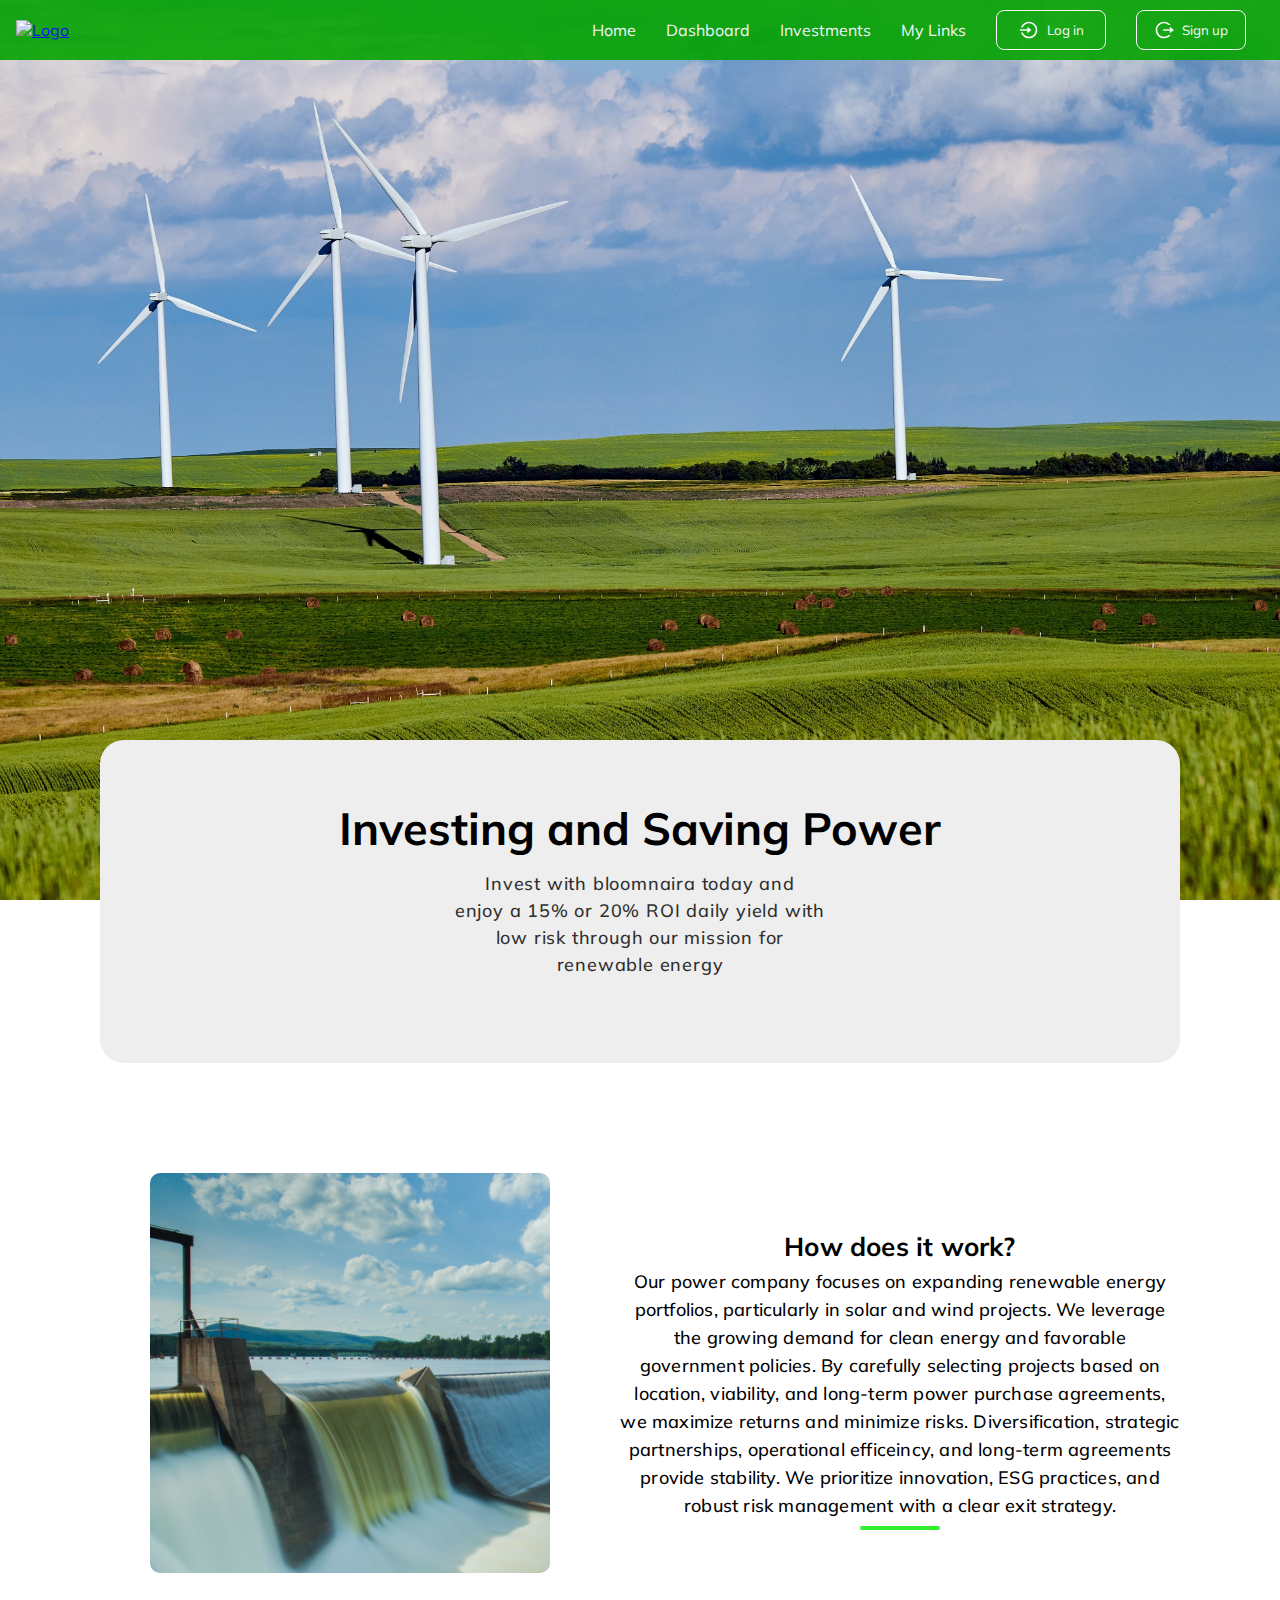
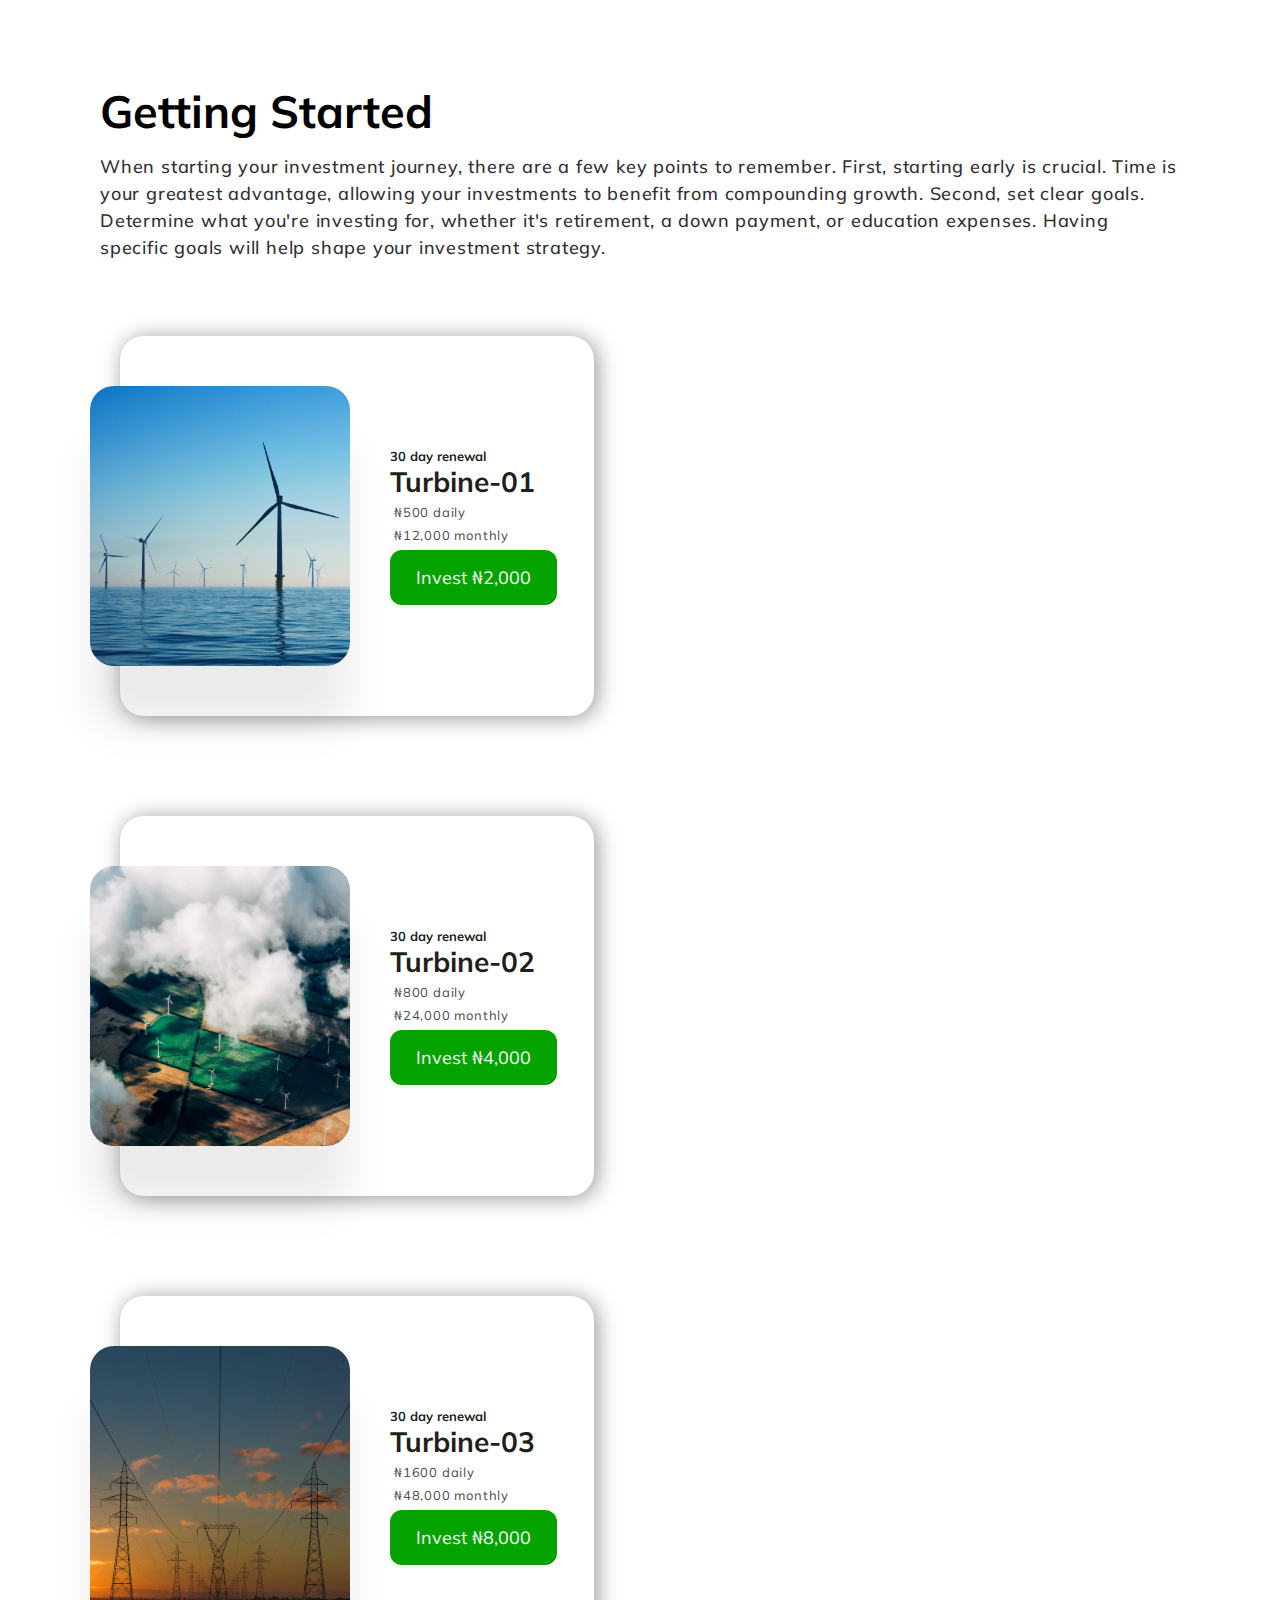
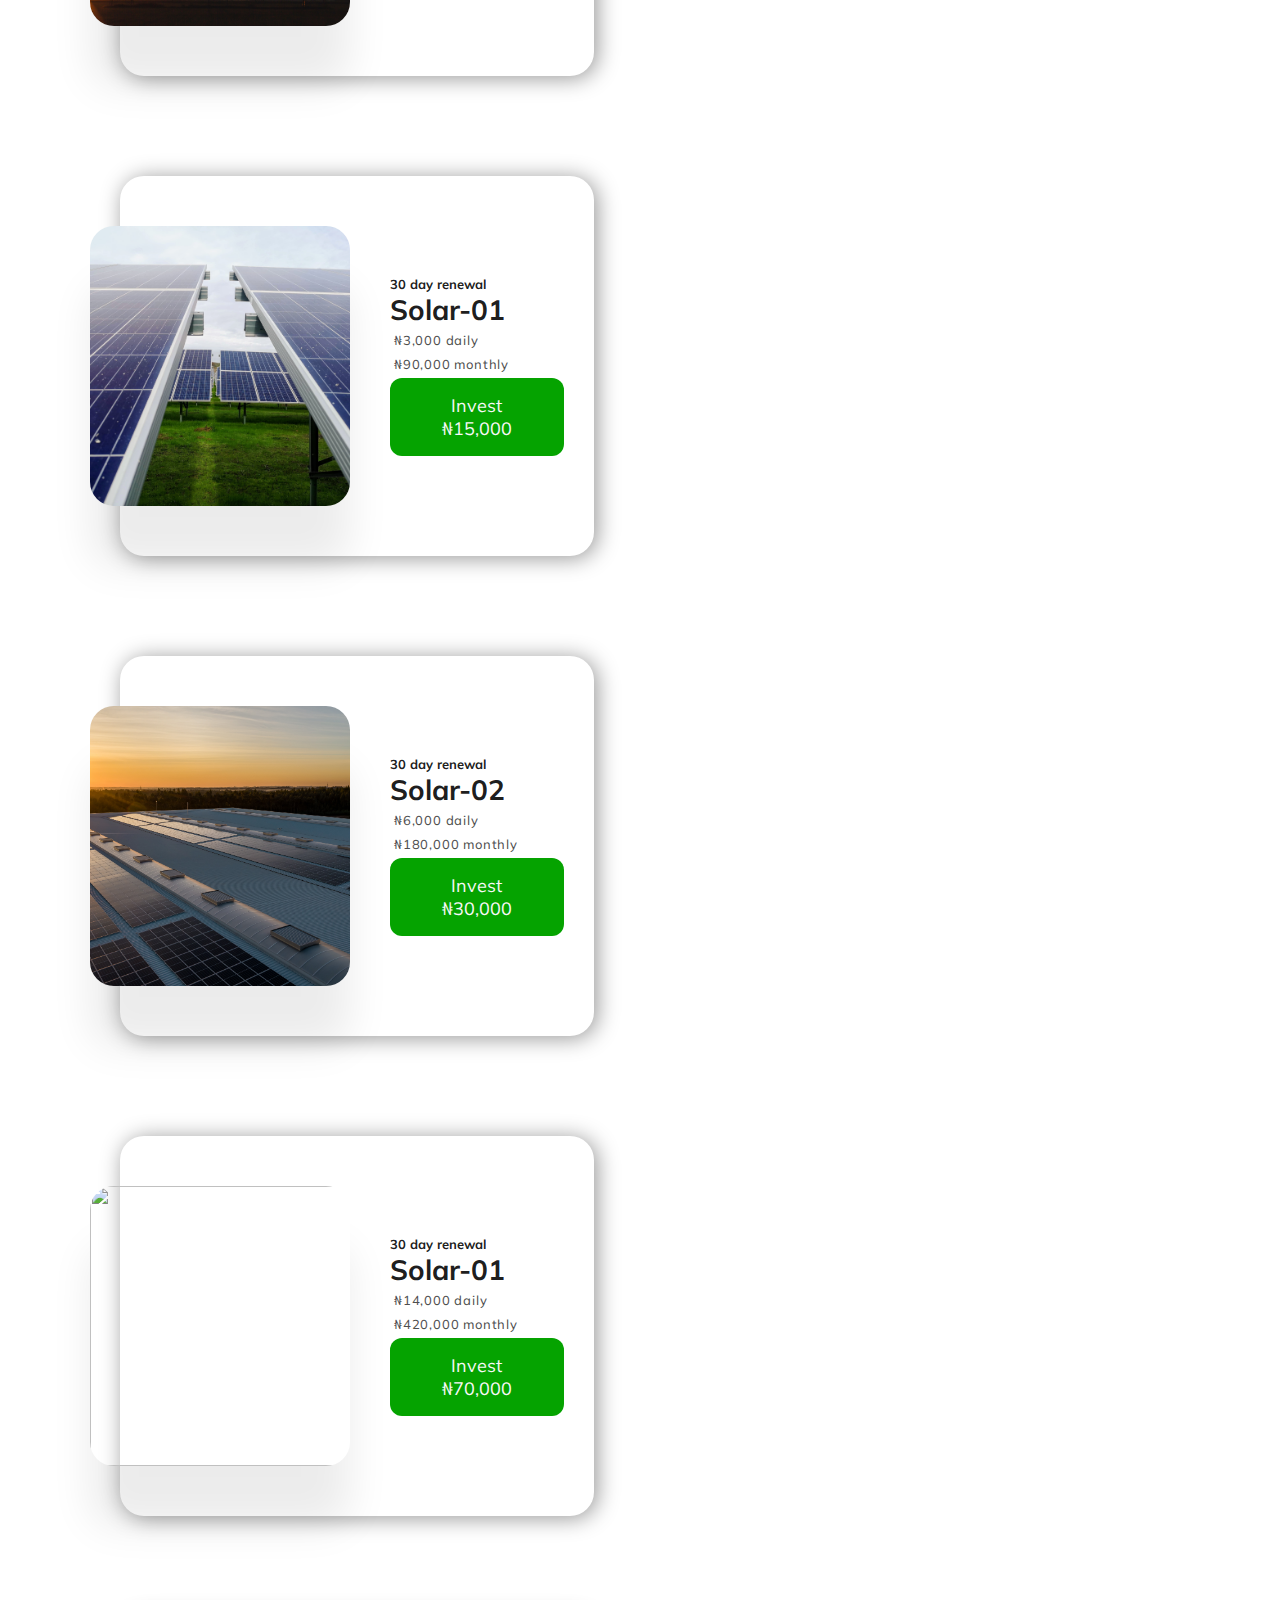
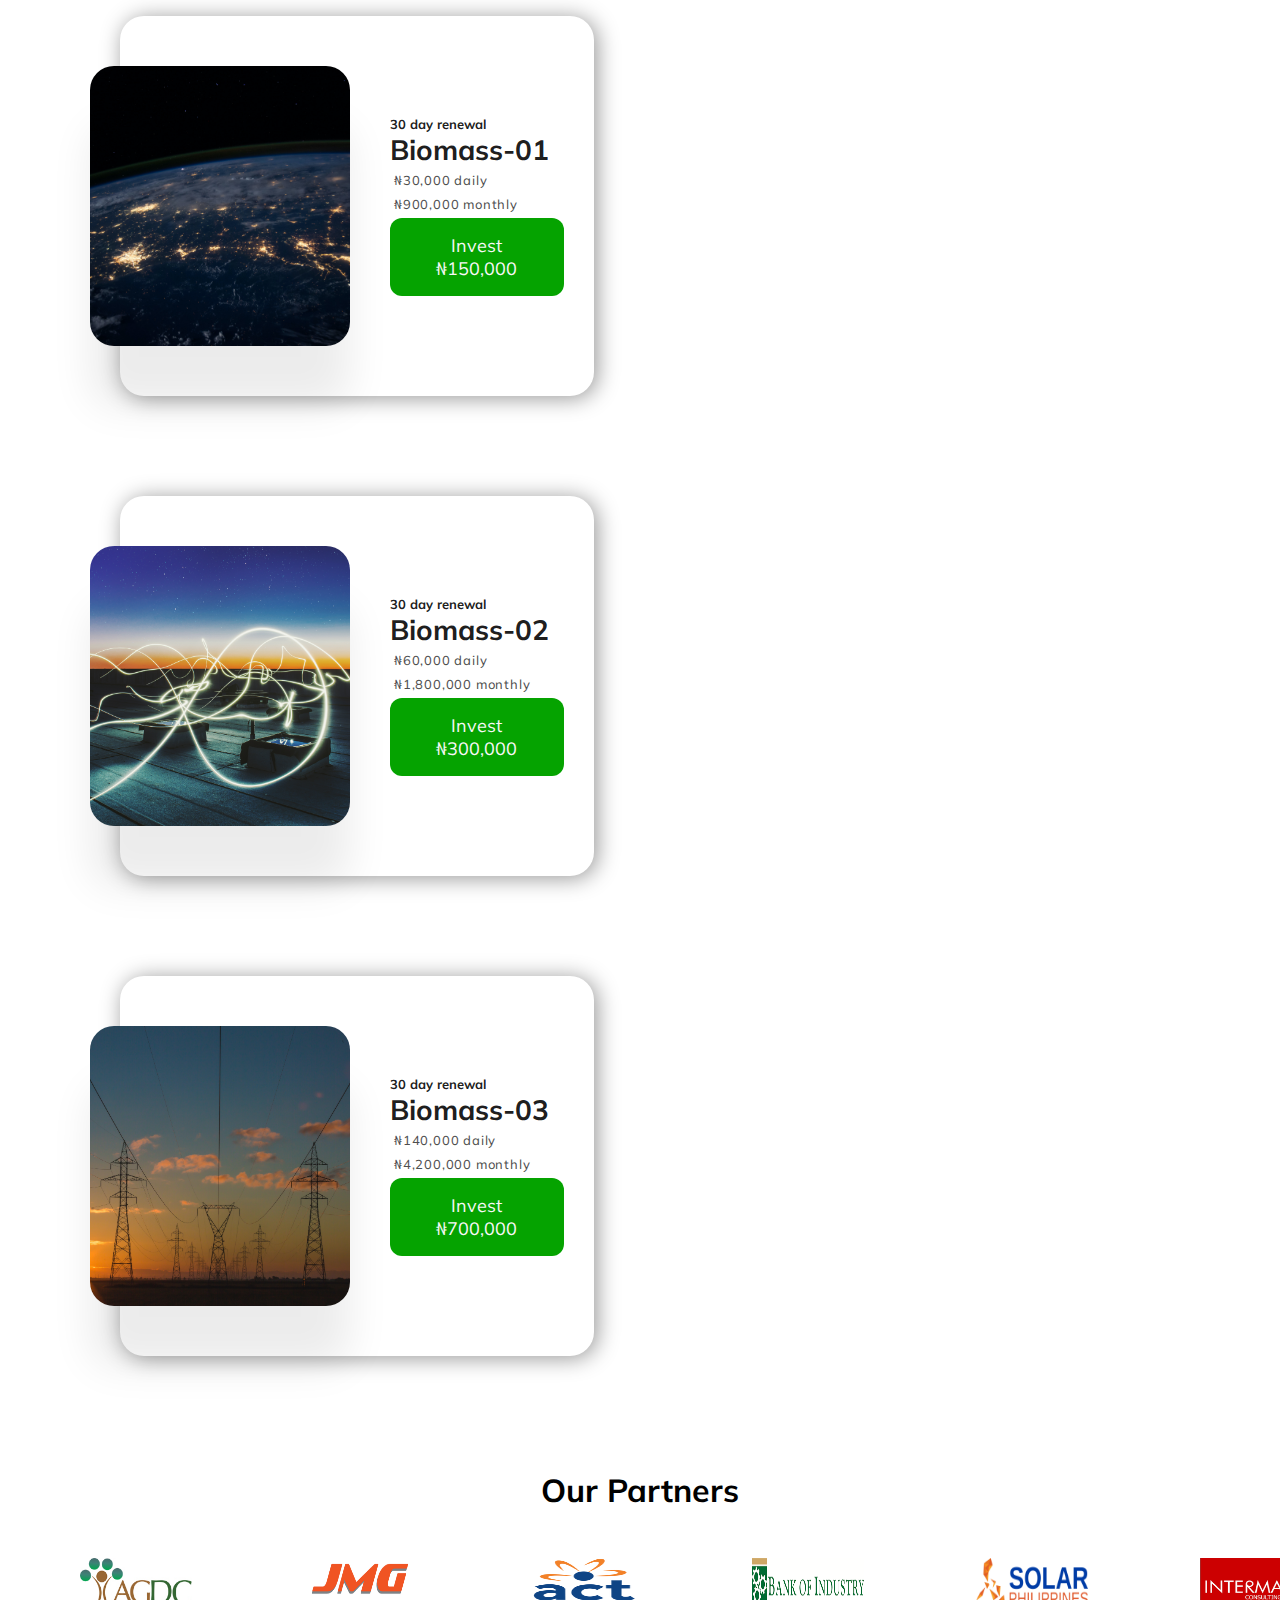
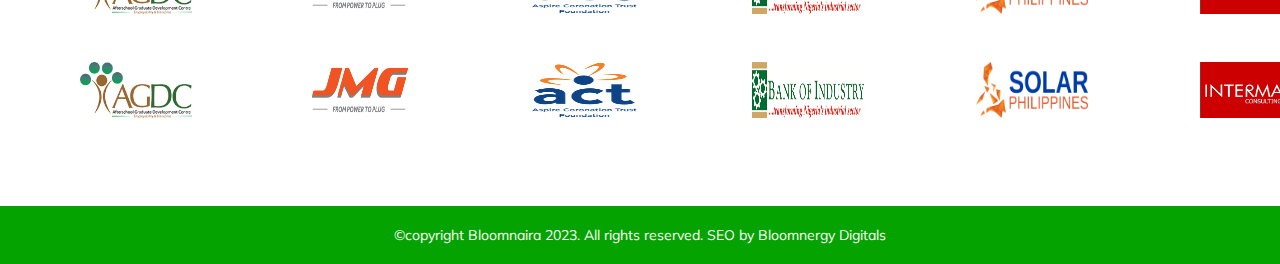
==== index.html @ 38668325 "Add files via upload" ====
<!DOCTYPE html>
<html lang="en">
<head>
    <meta charset="UTF-8">
    <meta name="viewport" content="width=device-width, initial-scale=1.0">
    <link rel="stylesheet" href="style.css">
    <title>Bloom-naira</title>
</head>
<body>
    
    <span class="background" id="home">
        <span class="menu__wrapper">
            <span class="menu__bar">
                <a href="index.html" title="Logo">
                    <img src="images/Group 1.png" alt="Logo" class="logo" title="Logo" />
                </a>
                <img class="menu-icon" src="images/menu-4-fill.svg" title="Burger Menu" alt="Burger Menu" onclick="toggleMenu(this)" />
                <menu class="navigation">
                    <li>
                        <a href="index.html">
                            <img src="images/home-7-fill.svg" alt="home-icon">
                            Home
                        </a>
                    </li>
                    <li>
                        <a href="dashboard.html">
                            <img src="images/dashboard-fill.svg" alt="dashboard-icon">
                            Dashboard
                        </a>
                    </li>
                    <li>
                        <a href="investment.html">
                            <img src="images/bar-chart-fill.svg" alt="investment-icon">
                            Investments
                        </a>
                    </li>
                    <li>
                        <a href="my-link.html">
                            <img src="images/links-fill.svg" alt="link-icon">
                            My Links
                        </a>
                    </li>
                    <button onclick="window.location.href = 'login.html';">
                        <img src="images/login-circle-line.svg" alt="login-icon">
                        Log in
                    </button>
                    <button onclick="window.location.href = 'signup.html';">
                        <img src="images/logout-circle-r-line.svg" alt="logout-icon">
                        Sign up
                    </button>
                </menu>
            </span>
        </span>
    </span>

    <div class="wrapper" id="wrapper">
        <div class="banner-wrapper">
            <h2>Investing and Saving Power</h2>
            <p>Invest with bloomnaira today and</br>
               enjoy a 15% or 20% ROI daily yield with </br>
                low risk through our mission for </br>
                renewable energy</p>
        </div>
    </div>


    <div class="wrapper-2">
        <div class="work-img">
            <span class="background-2">
            </span>
        </div>   
        <div class="content">
            <h5 class="title">How does it work?</h5>
            <p class="details">
                Our power company focuses on expanding renewable energy portfolios, particularly in solar and wind projects. 
                We leverage the growing demand for clean energy and favorable government policies. By carefully selecting projects based on location,
                viability, and long-term power purchase agreements, we maximize returns and minimize risks. Diversification, strategic partnerships, operational efficeincy, and long-term agreements provide stability. 
                We prioritize innovation, ESG practices, and robust risk management with a clear exit strategy. 
            </p>
            <hr>
        </div>
    </div>

    <div class="wrapper-3">
        <div class="content">
            <h5 class="title">Getting Started</h5>
            <p class="details">
                When starting your investment journey, there are a few key points to remember.
                 First, starting early is crucial. Time is your greatest advantage, allowing your 
                 investments to benefit from compounding growth. Second, set clear goals.
                  Determine what you're investing for, whether it's retirement, a down payment, 
                  or education expenses. Having specific goals will help shape your investment strategy.
            </p>
        </div>
        <div class="card-wrapper">
            <div class="card">
                <img src="images/Turbine.jpg" alt="" >
                <div>
                    <h2>30 day renewal</h2>
                    <h3>Turbine-01</h3>
                    <p>&#8358;500 daily</p>
                    <p>&#8358;12,000 monthly</p>
                    <button>Invest &#8358;2,000</button>
                </div>
            </div>
            <div class="card">
                <img src="images/Turbine -02.jpg" alt="" >
                <div>
                    <h2>30 day renewal</h2>
                    <h3>Turbine-02</h3>
                    <p>&#8358;800 daily</p>
                    <p>&#8358;24,000 monthly</p>
                    <button>Invest &#8358;4,000</button>
                </div>
            </div>
            <div class="card">
                <img src="images/Turbine -03.jpg" alt="" >
                <div>
                    <h2>30 day renewal</h2>
                    <h3>Turbine-03</h3>
                    <p>&#8358;1600 daily</p>
                    <p>&#8358;48,000 monthly</p>
                    <button>Invest &#8358;8,000</button>
                </div>
            </div>
            <div class="card">
                <img src="images/Solar -1.jpg" alt="" >
                <div>
                    <h2>30 day renewal</h2>
                    <h3>Solar-01</h3>
                    <p>&#8358;3,000 daily</p>
                    <p>&#8358;90,000 monthly</p>
                    <button>Invest &#8358;15,000</button>
                </div>
            </div>
            <div class="card">
                <img src="images/Solar -02.jpg" alt="" >
                <div>
                    <h2>30 day renewal</h2>
                    <h3>Solar-02</h3>
                    <p>&#8358;6,000 daily</p>
                    <p>&#8358;180,000 monthly</p>
                    <button>Invest &#8358;30,000</button>
                </div>
            </div>
            <div class="card">
                <img src="images/Solar -03.jpg" alt="" >
                <div>
                    <h2>30 day renewal</h2>
                    <h3>Solar-01</h3>
                    <p>&#8358;14,000 daily</p>
                    <p>&#8358;420,000 monthly</p>
                    <button>Invest &#8358;70,000</button>
                </div>
            </div>
            <div class="card">
                <img src="images/Biomass -1.jpg" alt="" >
                <div>
                    <h2>30 day renewal</h2>
                    <h3>Biomass-01</h3>
                    <p>&#8358;30,000 daily</p>
                    <p>&#8358;900,000 monthly</p>
                    <button>Invest &#8358;150,000</button>
                </div>
            </div>
            <div class="card">
                <img src="images/Biomass -2.jpg" alt="" >
                <div>
                    <h2>30 day renewal</h2>
                    <h3>Biomass-02</h3>
                    <p>&#8358;60,000 daily</p>
                    <p>&#8358;1,800,000 monthly</p>
                    <button>Invest &#8358;300,000</button>
                </div>
            </div>
            <div class="card">
                <img src="images/Turbine -03.jpg" alt="" >
                <div>
                    <h2>30 day renewal</h2>
                    <h3>Biomass-03</h3>
                    <p>&#8358;140,000 daily</p>
                    <p>&#8358;4,200,000 monthly</p>
                    <button>Invest &#8358;700,000</button>
                </div>
            </div>
        </div>
    </div>
    
    <section class="partners-section">
        <div class="section-title">
            <h3>Our Partners</h3>
        </div>
        <div class="logo-slider">
            <div class="overflow">
                <div class="logo-wrapper">
                    <div class="logo-item">
                        <img src="images/brand 1.jpg" alt="">
                    </div>
                    <div class="logo-item">
                        <img src="images/brand 2.png" alt="">
                    </div>
                    <div class="logo-item">
                        <img src="images/brand 3.png" alt="">
                    </div>
                    <div class="logo-item">
                        <img src="images/brand 4.png" alt="">
                    </div>
                    <div class="logo-item">
                        <img src="images/brand 5.png" alt="">
                    </div>
                    <div class="logo-item">
                        <img src="images/brand 6.png" alt="">
                    </div>
                    <div class="logo-item">
                        <img src="images/brand 7.png" alt="">
                    </div>
                    <div class="logo-item">
                        <img src="images/brand 8.png" alt="">
                    </div>
                </div>
                <div class="logo-wrapper">
                    <div class="logo-item">
                        <img src="images/brand 1.jpg" alt="">
                    </div>
                    <div class="logo-item">
                        <img src="images/brand 2.png" alt="">
                    </div>
                    <div class="logo-item">
                        <img src="images/brand 3.png" alt="">
                    </div>
                    <div class="logo-item">
                        <img src="images/brand 4.png" alt="">
                    </div>
                    <div class="logo-item">
                        <img src="images/brand 5.png" alt="">
                    </div>
                    <div class="logo-item">
                        <img src="images/brand 6.png" alt="">
                    </div>
                    <div class="logo-item">
                        <img src="images/brand 7.png" alt="">
                    </div>
                    <div class="logo-item">
                        <img src="images/brand 8.png" alt="">
                    </div>
                </div>
            </div>
            <div class="overflow reverse">
                <div class="logo-wrapper">
                    <div class="logo-item">
                        <img src="images/brand 1.jpg" alt="">
                    </div>
                    <div class="logo-item">
                        <img src="images/brand 2.png" alt="">
                    </div>
                    <div class="logo-item">
                        <img src="images/brand 3.png" alt="">
                    </div>
                    <div class="logo-item">
                        <img src="images/brand 4.png" alt="">
                    </div>
                    <div class="logo-item">
                        <img src="images/brand 5.png" alt="">
                    </div>
                    <div class="logo-item">
                        <img src="images/brand 6.png" alt="">
                    </div>
                    <div class="logo-item">
                        <img src="images/brand 7.png" alt="">
                    </div>
                    <div class="logo-item">
                        <img src="images/brand 8.png" alt="">
                    </div>
                </div>
                <div class="logo-wrapper">
                    <div class="logo-item">
                        <img src="images/brand 1.jpg" alt="">
                    </div>
                    <div class="logo-item">
                        <img src="images/brand 2.png" alt="">
                    </div>
                    <div class="logo-item">
                        <img src="images/brand 3.png" alt="">
                    </div>
                    <div class="logo-item">
                        <img src="images/brand 4.png" alt="">
                    </div>
                    <div class="logo-item">
                        <img src="images/brand 5.png" alt="">
                    </div>
                    <div class="logo-item">
                        <img src="images/brand 6.png" alt="">
                    </div>
                    <div class="logo-item">
                        <img src="images/brand 7.png" alt="">
                    </div>
                    <div class="logo-item">
                        <img src="images/brand 8.png" alt="">
                    </div>
                </div>
            </div>
        </div>
    </section>

    <section class="footer">
        <p>&copy;copyright Bloomnaira 2023. All rights reserved. SEO by Bloomnergy Digitals</p>
    </section>

</body>
<script src="script.js"></script>
</html>
---- style.css ----
@import url('https://fonts.googleapis.com/css2?family=Mulish&display=swap');

:root {
    --primary: #9700bd;
    --primary-hover:  #d21fff;
    --primary-login: #05a300;
    --primary-login-hover:  #3cff00;
    --secondary: white;
    --secondary-hover: #b8a1d9;
    --aura: #9265ca80;
    --aura-login: #6765ca80;
    --background: #05a300;
    --navbar-height: 60px;
}

html, body {
    overflow-x: hidden;
    overflow-y: auto;
}

body {
    width: 100%;
}

* {
    margin: 0;
    padding: 0;
    box-sizing: border-box;
    font-family: Mulish;
}

h1 {
    color: white;
    font-size: 24px;
}

.background {
    display: block;
    width: 100vw;
    height: 100vh;
    background-image: url(images/background-image.jpg);
    opacity: 1;
    z-index: 1;
    background-size: cover;
    background-repeat: no-repeat;
}

.menu__wrapper {
    display: flex;
    position: relative;
    flex-direction: row;
    z-index: 2;
}

.menu__bar {
    position: fixed;
    width: 100%;
    display: flex;
    justify-content: space-between;
    align-items: center;
    flex-direction: row;
    padding-right: 34px;
    gap: 32px;
    background-color: var(--background);
    height: 60px;
    opacity: 0.9;
}

.menu-icon {
    cursor: pointer;
    display: flex;
    width: 28px;
    height: 28px;
}

.navigation {
    display: flex;
    flex-direction: row;
    list-style-type: none;
    gap: 30px;
    padding: 0px;
    background-color: var(--background);
}

.logo {
    margin-left: 16px;
    width: 150px;
    height: 32px;
    cursor: pointer;
}

@keyframes fade {
    0% { opacity: 0; }
    100% { opacity: 0.9; }
}

.navigation > li,
.navigation a {
    display: flex;
    position: relative;
    padding: 0px;
    color: white;
    cursor: pointer;
    width: max-content;
    transition: all 0.2s;
    align-items: center;
    text-decoration: none;
}

.navigation > li img {
    width: 18px;
    height: 18px;
    margin-right: 12px;
}

.navigation > li:hover,
.navigation a:hover {
    color: #6c0086;
}

.navigation > li::after {
    content: '';
    position: absolute;
    width: 100%;
    transform: scaleX(0);
    height: 2px;
    bottom: -4px;
    border-radius: 1px;
    left: 0;
    background: linear-gradient(90deg, var(--background), var(--primary), var(--background) );
    transform-origin: bottom center;
    transition: transform 0.3s ease-out;
}

.navigation > li:hover::after {
    transform: scaleX(1);
    transform-origin: bottom center;
}

.navigation > button {
    width: 110px;
    height: 40px;
    background-color: transparent;
    border: 1px solid white;
    border-radius: 8px;
    color: white;
    cursor: pointer;
    display: flex;
    justify-content: center;
    align-items: center;
}


.navigation > button:hover{
    width: 110px;
    height: 40px;
    background-color: transparent;
    border: 1px solid white;
    border-radius: 8px;
    color: white;
    cursor: pointer;
    animation: bounce-skills .6s;
}

.navigation > button img {
    width: 20px;
    height: 20px;
    margin-right: 8px;
    align-items: center;
}

.navigation > button img:hover {
    width: 20px;
    height: 20px;
    margin-right: 8px;
    align-items: center;
}


@keyframes bounce-skills {
    0% {
      transform: translate(0);
    }
    20% {
      transform: translateY(-6px);
    }
    40% {
      transform: translate(0);
    }
    60% {
      transform: translateY(-3px);
    }
    80% {
      transform: translate(0);
    }
  }


@media (min-width: 900px) {
    .menu-icon {
        display: none;
    } 
    .navigation > li img {
        display: none;
    }

}

@media (max-width: 900px) {
    .navigation {
        display: none;
    }

    .menu-icon {
        display: block;
    }

    .navigation--mobile {
        top: var(--navbar-height);
        position: absolute;
        display: flex;
        padding: 30px;
        background-color: #001302;
        width: 100%;
        height: calc(100vh - var(--navbar-height));
        gap: 30px;
        flex-direction: column;
        animation: fade .1s ease-in 1 forwards;
        opacity: 0.9s;
    }
       
}



/* Login Page */

.background-login {
    content: '';
    position: absolute;
    width: 100vw;
    height: 100vh;
    background-image: url(images/background-image.jpg);
    display: grid;
    place-items: center;
    opacity: 0.5;
    background-size: 100%;
    background-repeat: no-repeat;
    background-size: auto;
    background-size: cover;
}

.centering {
    display: flex;
    justify-content: center;
    align-items: center;
    height: 100vh;
    width: 100vw;
}

.my-form {
    display: flex;
    flex-direction: column;
    position: relative;
    gap: 16px;
    background-color: #282928ab;
    border: 1px solid var(--primary-login);
    border-radius: 16px;
    box-shadow: 0 20px 60px var(--aura-login);
    min-width: 280px;
    max-width: 460px;
    width: 100%;
    padding: 32px;
}

.login-welcome {
    height: 32px;
    width: 150px;
}

.login-welcome-row {
    display: flex;
    width: 100%;
    justify-content: center;
    align-items: center;
    flex-direction: column;
    gap: 8px;
}

.my-form__button {
    background-color: var(--primary-login);
    color: white;
    white-space: nowrap;
    border: none;
    display: flex;
    justify-content: center;
    align-items: center;
    margin-top: 8px;
    line-height: 50px;
    outline: none;
    font-size: 18px;
    letter-spacing: .025em;
    text-decoration: none;
    cursor: pointer;
    font-weight: 700;
    min-height: 50px;
    width: 100%;
    border-radius: 8px;
    box-shadow: 0 5px 10px rgba(0, 0, 0, .15);
    transition: all .3s ease;
    -webkit-transition: all .3s ease;
}

.text-field input {
    color: var(--secondary);
    font-size: 16px;
    font-weight: 500;
    max-width: 100%;
    width: 100%;
    border: 1px solid var(--secondary);
    height: 50px;
    letter-spacing: .03rem;
    background-color: transparent;
    outline: none;
    transition: .25s;
    border-radius: 8px;
    text-indent: 20px;
    margin-top: 8px;
}

.my-form__button:hover {
    background-color: var(--primary-login-hover);
}

.text-field {
    position: relative;
}

.text-field input::-webkit-input-placeholder {
    color: var(--secondary-hover);
}

.text-field img {
    position: absolute;
    right: -2px;
    bottom: -4px;
    width: 22px;
    height: 30px;
    transform: translate(-50%, -50%);
    transform-origin: center;
}

.text-field input:focus {
    border: 1px solid var(--background);
}

.text-field label {
    color: var(--secondary);
    font-size: 14px;
    font-weight: 600;
    letter-spacing: .03rem;
    z-index: 10;
}

.input-icon {
    position: absolute;
    bottom: 0;
    top: 55%;
    right: 8px;
    transform: translate(-50%, -50%);
    transform-origin: center;
}

.my-form__actions {
    display: flex;
    flex-direction: column;
    color: var(--secondary);
    gap: 12px;
    margin-top: 8px;
}

.my-form__actions a {
    color: white;
    font-weight: 500;
    font-size: 14px;
}

.terms {
    display: block;
    justify-content: center;
}


.my-form__actions span {
    color: white;
    font-weight: 500;
    font-size: 14px;
}


.my-form__actions span.highlight {
    color: var(--primary-login-hover);
    font-weight: 500;
    font-size: 12px;
}


.my-form__actions p {
    color: white;
    font-weight: 500;
    font-size: 12px;
}

.my-form__actions a:hover {
    color: #252525;
}

.my-form__row {
    display: flex;
    justify-content: space-between;
}

.my-form__signup {
    display: flex;
    justify-content: center;
}

.my-form__signup a {
    color: var(--primary-login-hover);
    font-weight: 800;
    text-decoration: none;
    font-size: 18px;
}

.my-form__signup a:hover {
    color: var(--primary-login);
}

.wrapper {
    padding: 0 100px 50px 100px;
    position: relative;
}

.banner-wrapper {
    background: #eeeeee;
    border-radius: 24px;
    text-align: center;
    padding: 60px 50px;
    margin-top: -160px;
}

.wrapper h2 {
	font-size: 45px;
	font-weight: 700;
}

.wrapper p {
    color: #2e2e2e;
    font-size: 18px;
    letter-spacing: 0.8px;
    line-height: 1.5em;
    margin: 14px 0 25px 0;
    font-weight: 500;
}

.wrapper-2 {
    padding: 0 100px 50px 100px;
    position: relative;
    display: flex;
    align-items: center;
    justify-content: center;
}


.work-img {
    border-radius: 24px;
    text-align: center;
    padding: 60px 50px;
    flex: 0 0 auto;
    margin-right: 20px;
}

.background-2 {
    display: block;
    width: 400px;
    height: 400px;
    background-image: url(images/background-2.jpg);
    opacity: 1;
    z-index: 1;
    background-size: cover;
    background-repeat: no-repeat;
    border-radius: 10px;
    flex: 1 1 auto;
}

.wrapper-2 h5 {
    text-align: center;
    font-size: 26px;
    font-weight: 700;
    line-height: 42px;
    letter-spacing: .2px;
}

.wrapper-2 p.details {
    text-align: center;
    font-size: 18px;
    font-weight: 500;
    line-height: 28px;
    letter-spacing: .2px;
}

.content {
    position: relative;
}

.wrapper-2 .content hr {
    position: absolute;
    width: 80px;
    top: 300px;
    left: calc(50% - 40px);
    border: none;
    border-top: 4px solid #30f129;
    border-radius: 5px;
}

.wrapper-3 .content {
    padding: 0 100px;
    position: relative;
}

.wrapper-3 .card-wrapper {
    padding: 0 70px;
}

.wrapper-3 h5 {
	font-size: 45px;
	font-weight: 700;
    text-align: left;
}

.wrapper-3 p {
    color: #2e2e2e;
    font-size: 18px;
    letter-spacing: 0.8px;
    line-height: 1.5em;
    margin: 14px 0 25px 0;
    font-weight: 500;
    text-align: left;
}

.wrapper-3 .content hr {
    position: absolute;
    width: 80px;
    top: 200px;
    left: calc(50% - 40px);
    border: none;
    border-top: 4px solid #30f129;
    border-radius: 5px;
}
.wrapper-3 .card-wrapper {
    display: flex;
    flex-wrap: wrap;
}

.wrapper-3 .card {
    display: flex;
    align-items: center;
    margin: 50px;
    width: 37vw;
    max-width: 500px;
    padding: 50px 30px 50px 20px;
    background: white;
    box-shadow: 3px 2px 22px #969696;
    border-radius: 24px;
}

.wrapper-3 .card img {
    max-width: 260px;
    width: 28vw;
    height: 280px;
    object-fit: cover;
    margin-left: -50px;
    margin-right: 40px;
    border-radius: inherit;
    box-shadow: 0 60px 40px rgb(0 0 0 / 8%);
}

.wrapper-3 .card h3 {
    color: rgb(0 0 0 / 90%);
    font-size: 28px;
    
}

.wrapper-3 .card h2 {
    color: rgb(0 0 0 / 90%);
    font-size: 13px;
}

.wrapper-3 .card p {
    color: rgb(0 0 0 / 70%);
    font-size: 13px;
    margin: 4px 4px;
}


.wrapper-3 .card button {
    border: 0;
    background: #05a300;
    color: #f8f8f8;
    font-family: inherit;
    padding: 16px 26px;
    font-size: 18px;
    border-radius: 12px;
    cursor: pointer;
}

@media (width <= 740px) {
    .wrapper-3 .card {
        flex-direction: column;
        text-align: center;
        margin: 120px 40px;
        padding-left: 50px;
        padding-right: 50px;
        width: 100%;

    }

    .wrapper-3 .card img {
        margin: -100px 0 30px 0;
        width: 100%;
        max-width: 1000px;
    }
}

.partners-section {
    padding: 64px 0;
}

.section-title {
    text-align: center;
    margin-bottom: 1.5rem;
}

.section-title h3 {
    font-size: 2rem;
    font-weight: bold;
}

.logo-slider {
    overflow-x: hidden;
}

.overflow {
    display: flex;
    padding: .5rem 1rem;
    overflow: hidden;
}
.reverse .logo-wrapper {
    animation-direction: reverse;
}
.logo-wrapper {
    display: flex;
    justify-content: space-around;
    animation: logoLoop 30s linear infinite;
}

.logo-item {
    margin-left: 1rem;
    padding: 1rem;
    aspect-ratio: 30/9;
    background-color: #ffffff;
    display: grid;
    place-items: center;
    border-radius: 1rem;
}

.logo-item img {
    height: 3.5rem;
    width: 7rem;
    margin-inline: 2rem;
}


@keyframes logoLoop {
    from {
        transform: translateX(0);
    }
    to {
        transform: translateX(-100%);
    }
}


.footer {
    background-color: var(--primary-login);
    color: white;
}

.footer p {
    padding: 20px;
    font-size: 14px;
    text-align: center;
}

.profile-wrapper {
    display: flex;
    align-items: center;
    padding: 100px 20px 60px;
    gap: 70px;
}

.profile-dashboard {
    display: flex;
    flex-direction: column;
    align-items: flex-start;
}

.profile-dashboard h3 {
    font-size: 18px;
    color: #474747;
    font-weight: 700;
}

.profile-dashboard img {
    width: 90px;
    height: 90px;
    border-radius: 50%;
    margin-top: 12px;
}

.profile-dashboard p {
    font-size: 14px;
    color: #474747;
    font-weight: 600;
}

.profile-card {
    display: flex;
    flex-direction: column;
    background-color: #05a300;
    width: 40vw;
    padding: 20px;
    color: white;
    border-radius: 20px;
}

.title-card {
    font-size: 18px;
    font-weight: 300;
    margin-top: 4px;
}

.title-price {
    font-size: 26px;
    font-weight: 600;
}

.profit-content h4 {
    font-size: 16px;
    font-weight: 300;
    margin-top: 5px;
}

.days-content h4 {
    font-size: 16px;
    font-weight: 300;
    margin-top: 5px;
}

.profit-content p {
    font-size: 16px;
    font-weight: 500;
    margin-top: 5px;
}
.days-content p {
    font-size: 16px;
    font-weight: 500;
    margin-top: 5px;
}

.text-card {
    display: flex;
    align-items: center;
    justify-content: space-between;
}

.profile-content {
    text-align: end;
    margin-right: 20px;
}

.price-list {
    padding: 0 20px;
    display: flex;
    flex-direction: column;
}

.btn-pay {
    display: flex;
    align-items: center;
    gap: 30px;
}

.btn-pay .deposit {
    background-color: var(--primary-login);
    color: white;
    white-space: nowrap;
    border: none;
    display: flex;
    justify-content: center;
    align-items: center;
    margin-top: 8px;
    line-height: 50px;
    outline: none;
    font-size: 18px;
    letter-spacing: .025em;
    text-decoration: none;
    cursor: pointer;
    font-weight: 700;
    min-height: 50px;
    width: 20%;
    border-radius: 8px;
    box-shadow: 0 5px 10px rgba(0, 0, 0, .15);
    transition: all .3s ease;
    -webkit-transition: all .3s ease;

}

.btn-pay .withdraw {
    background-color: #c52e00;
    color: white;
    white-space: nowrap;
    border: none;
    display: flex;
    justify-content: center;
    align-items: center;
    margin-top: 8px;
    line-height: 50px;
    outline: none;
    font-size: 18px;
    letter-spacing: .025em;
    text-decoration: none;
    cursor: pointer;
    font-weight: 700;
    min-height: 50px;
    width: 20%;
    border-radius: 8px;
    box-shadow: 0 5px 10px rgba(0, 0, 0, .15);
    transition: all .3s ease;
    -webkit-transition: all .3s ease;
}

.price-history {
    background-color: #d4d4d4;
    margin: 50px 0 0;
    padding: 40px;
    width: 42%;
    border-radius: 20px;
}

.pricing-img {
    width: 24px;
    height: 24px;
}

.pricing {
    display: flex;
    align-items: center;
    gap: 70px;
}

.head-title {
    font-size: 24px;
    color: #252525;
    margin-bottom: 20px;
}

.pricing {
    padding-bottom: 14px;
}

.pricing-text h3 {
    font-size: 20px;
    color: #252525;
}

.pricing-text p {
    font-size: 13px;
}

.warning {
    display: flex;
    gap: 12px;
    margin-top: 8px;
    margin-bottom: 50px;
}

.warning-content {
    display: flex;
    gap: 4px;
}

.warning img {
    width: 18px;
    height: 18px;
}

.warning p {
    font-size: 13px;
}

.investment-wrapper {
    display: block;
    align-items: center;
    padding: 100px 20px 60px;
    gap: 70px;
}

.investment-wrapper-2 {
    display: block;
    align-items: center;
    padding: 30px 20px 60px;
    gap: 70px;
}
.investment-title {
    font-size: 18px;
    color: #474747;
    font-weight: 700;
    padding-bottom: 40px;
}

.btn-pay-investment {
    display: block;
}

.btn-pay-investment .whatsapp {
    background-color: #25d366;
    color: white;
    white-space: nowrap;
    border: none;
    display: block;
    justify-content: center;
    align-items: center;
    margin-top: 26px;
    line-height: 50px;
    outline: none;
    font-size: 18px;
    letter-spacing: .025em;
    text-decoration: none;
    cursor: pointer;
    font-weight: 600;
    min-height: 60px;
    width: 30%;
    border-radius: 8px;
    box-shadow: 0 5px 10px rgba(0, 0, 0, .15);
    transition: all .3s ease;
    -webkit-transition: all .3s ease;
}
.btn-pay-investment .telegram {
    background-color: #0088cc;
    color: white;
    white-space: nowrap;
    border: none;
    display: block;
    justify-content: center;
    align-items: center;
    margin-top: 12px;
    line-height: 50px;
    outline: none;
    font-size: 18px;
    letter-spacing: .025em;
    text-decoration: none;
    cursor: pointer;
    font-weight: 600;
    min-height: 60px;
    width: 30%;
    border-radius: 8px;
    box-shadow: 0 5px 10px rgba(0, 0, 0, .15);
    transition: all .3s ease;
    -webkit-transition: all .3s ease;
}

.btn-pay-investment a {
    text-decoration: none;
}

.btn-pay-investment img {
    width: 30px;
    height: 30px;
}

.btn-pay-investment .telegram {
    display: flex;
    align-items: center;
    justify-content: space-between;
    padding: 10px 30px;
}

.btn-pay-investment .whatsapp {
    display: flex;
    align-items: center;
    justify-content: space-between;
    padding: 10px 30px;
}

.invest {
    display: flex;
    justify-content: space-between;
    align-items: center;
    padding-right: 20px;
}

.invest h3:nth-child(2) {
    font-size: 22px;
}

.investment-card {
    display: flex;
    flex-direction: column;
    background-color: #05a300;
    width: 40vw;
    padding: 20px;
    color: white;
    border-radius: 20px;
}

.investment-package {
    font-size: 18px;
    font-weight: 300;
}

.investment-title-card {
    font-size: 18px;
    font-weight: 300;
    margin-top: 22px;
}

.investment-title-price {
    font-size: 26px;
    font-weight: 600;
    padding-top: 24px;
}


.investment-days-content h4 {
    font-size: 16px;
    font-weight: 600;
    margin-top: 22px;
}

.investment-profit-content p {
    font-size: 13px;
    font-weight: 500;
    margin-top: 10px;
}

.investment-text-card {
    display: flex;
    align-items: center;
    justify-content: space-between;
}

.investment-profile-content {
    text-align: end;
    margin-right: 20px;
}


.link-wrapper {
    display: grid;
    padding: 100px 20px 60px;
}

.link-wrapper .title {
    text-align: center;
    color: #2e2e2e;
    font-size: 20px;
}

.link-card{
    position: relative;
    margin-left: auto;
    margin-right: auto;
    
}

.link-cover p {
    background-color: #ebffed;
    text-align: center;
    width: 300px;
    padding: 10px;
    border-radius: 40px;
    margin-top: 20px;
}

.link-icon img {
    background-color: #70e76a;
    width: 32px;
    height: 32px;
    padding: 7px;
    border-radius: 50%;
    position: absolute;
    top: 6px;
    margin-left: -12px;
}

.link-wrapper button {
    color: white;
    background-color: #3cff00;
    opacity: .9;
    border: 0;
    padding: 12px 50px;
    border-radius: 50px;
    margin-left: auto;
    margin-right: auto;
    margin-top: 20px;
    cursor: pointer;
}

.link-wrapper button:hover {
    color: white;
    background-color: #26a100;
    opacity: .9;
    border: 0;
    padding: 12px 50px;
    border-radius: 50px;
    margin-left: auto;
    margin-right: auto;
    margin-top: 20px;
    cursor: pointer;
}


/* CSS for mobile screens */
@media screen and (max-width: 767px) {
    /* CSS rules specific to mobile screens */
    /* Example: */
        
    html, body {
        overflow-x: hidden;
        overflow-y: auto;
    }

    body {
        width: 100%;
    }

    .wrapper {
        padding: 0 40px 50px 40px;
    }
    
    .banner-wrapper {
        padding: 35px 30px;
    }

    .wrapper h2 {
        font-size: 22px;
    }

    .wrapper p {
        color: #2e2e2e;
        font-size: 13px;
        letter-spacing: 0.8px;
        line-height: 1.5em;
        margin: 14px 0 25px 0;
        font-weight: 500;
    }
        
    .wrapper-2 {
        padding: 0 40px 50px 40px;
        position: relative;
        display: block;
        text-align: left;
    }

    .work-img {
        padding: 0;
        margin-right: 0;
    }

    .wrapper-2 h5 {
        padding-top: 30px;
    }

    .background-2 {
        width: 300px;
        height: 300px;
        margin-left: auto;
        margin-right: auto;
    }

    .wrapper-2 p.details {
        font-size: 14px;
        line-height: 26px;
    }

    .wrapper-2 .content hr {
        display: none;
    }


    .wrapper-3 .content {
        padding: 0 40px;
    }

    .wrapper-3 h5 {
        font-size: 24px;
    }

    .wrapper-3 p {
        font-size: 14px;
        line-height: 26px;
    }

    .wrapper-3 .card-wrapper {
        padding: 0;
    }

    .wrapper-3 .card {
        padding-left: 20px;
        padding-right: 20px;
        margin: 80px 30px;
    }

    .footer p {
        padding: 16px;
        font-size: 8px;
    }

    .profile-wrapper,
    .investment-wrapper,
    .link-wrapper {
        display: block;
        padding: 100px 20px 40px;
    }

    .profile-dashboard {
        padding-bottom: 20px;
    }

    .profile-card,
    .investment-card,
    .btn-pay-investment .telegram,
    .btn-pay-investment .whatsapp {
        width: 100%;
    }

    .btn-pay .deposit {
        width: 100%;
        font-size: 16px;
    }
    .btn-pay .withdraw {
        width: 100%;
        font-size: 16px;
    } 

    .price-history {
        width: 100%;
    }

    .pricing {
        justify-content: space-between;
        padding-bottom: 20px;
    }

    .price-history {
        margin: 20px 0 0;
    }

    .profit-content h4,
    .days-content h4 {
        font-size: 13px;
    }

    .profit-content p,
    .days-content p {
        font-size: 13px;
    }

    .title-price,
    .investment-title-price {
        font-size: 20px;
    }

    .menu__bar {
        padding-right: 20px;
    }

    .investment-package,
    .investment-title-card  {
        font-size: 16px;
    }

    .invest h3:nth-child(2) {
        font-size: 15px;
    }

    .investment-profit-content p {
        font-size: 12px;
        font-weight: 500;
        margin-top: 14px;
    }

    .investment-days-content h4 {
        font-size: 14px;
        margin-top: 14px;
    }

    .link-wrapper {
        margin-left: auto;
        margin-right: auto;
    }

    .link-card {
        padding-left: 30px;
    }

    .link-wrapper button {
        margin-left: 85px;
    }

    .my-form {
        margin: 40px;
    }
    .my-form__actions span {
        font-size: 12px;
    }
    .my-form__actions a {
        font-size: 13px;
        text-align: right;
    }
    .my-form__signup a {
        font-size: 16px;
    }

}




/* CSS for tablet screens */
@media screen and (min-width: 768px) and (max-width: 1023px) {
    html, body {
        overflow-x: hidden;
        overflow-y: auto;
    }

    body {
        width: 100%;
    }

    .wrapper {
        padding: 0 60px 50px 60px;
    }
    
    .banner-wrapper {
        padding: 35px 30px;
    }

    .wrapper h2 {
        font-size: 28px;
    }

    .wrapper p {
        color: #2e2e2e;
        font-size: 16px;
        letter-spacing: 0.8px;
        line-height: 1.5em;
        margin: 14px 0 25px 0;
        font-weight: 500;
    }
        
    .wrapper-2 {
        padding: 0 60px 50px 60px;
        position: relative;
        display: block;
        text-align: left;
    }

    .work-img {
        padding: 0;
        margin-right: 0;
    }

    .wrapper-2 h5 {
        padding-top: 30px;
    }

    .background-2 {
        width: 450px;
        height: 300px;
        margin-left: auto;
        margin-right: auto;
    }

    .wrapper-2 p.details {
        font-size: 15px;
        line-height: 26px;
    }

    .wrapper-2 .content hr {
        display: none;
    }


    .wrapper-3 .content {
        padding: 0 60px;
    }

    .wrapper-3 h5 {
        font-size: 24px;
    }

    .wrapper-3 p {
        font-size: 15px;
        line-height: 26px;
    }

    .wrapper-3 .card-wrapper {
        padding: 20px;
    }

    .wrapper-3 .card {
        flex-direction: column;
        text-align: center;
        margin: 120px auto;
        padding-left: 50px;
        padding-right: 50px;
        width: 100%;

    }

    .wrapper-3 .card img {
        margin: -100px 0 30px 0;
        width: 100%;
        max-width: 1000px;
    }

    .footer p {
        padding: 20px;
        font-size: 12px;
    }

    .profile-wrapper,
    .investment-wrapper,
    .link-wrapper {
        display: block;
        padding: 100px 20px 40px;
    }

    .profile-dashboard {
        padding-bottom: 20px;
    }

    .profile-card,
    .investment-card,
    .btn-pay-investment .telegram,
    .btn-pay-investment .whatsapp {
        width: 100%;
    }

    .btn-pay .deposit {
        width: 100%;
        font-size: 16px;
    }
    .btn-pay .withdraw {
        width: 100%;
        font-size: 16px;
    } 

    .price-history {
        width: 100%;
    }

    .pricing {
        justify-content: space-between;
        padding-bottom: 20px;
    }

    .price-history {
        margin: 20px 0 0;
    }

    .profit-content h4,
    .days-content h4 {
        font-size: 13px;
    }

    .profit-content p,
    .days-content p {
        font-size: 13px;
    }

    .title-price,
    .investment-title-price {
        font-size: 20px;
    }

    .menu__bar {
        padding-right: 20px;
    }

    .investment-package,
    .investment-title-card  {
        font-size: 16px;
    }

    .invest h3:nth-child(2) {
        font-size: 15px;
    }

    .investment-profit-content p {
        font-size: 12px;
        font-weight: 500;
        margin-top: 14px;
    }

    .investment-days-content h4 {
        font-size: 14px;
        margin-top: 14px;
    }

    .link-wrapper {
        margin-left: auto;
        margin-right: auto;
    }

    .link-card {
        padding-left: 230px;
    }

    .link-wrapper button {
        margin-left: 300px;
    }

    .my-form {
        margin: 40px;
    }
    .my-form__actions span {
        font-size: 12px;
    }
    .my-form__actions a {
        font-size: 13px;
        text-align: right;
    }
    .my-form__signup a {
        font-size: 16px;
    }

}
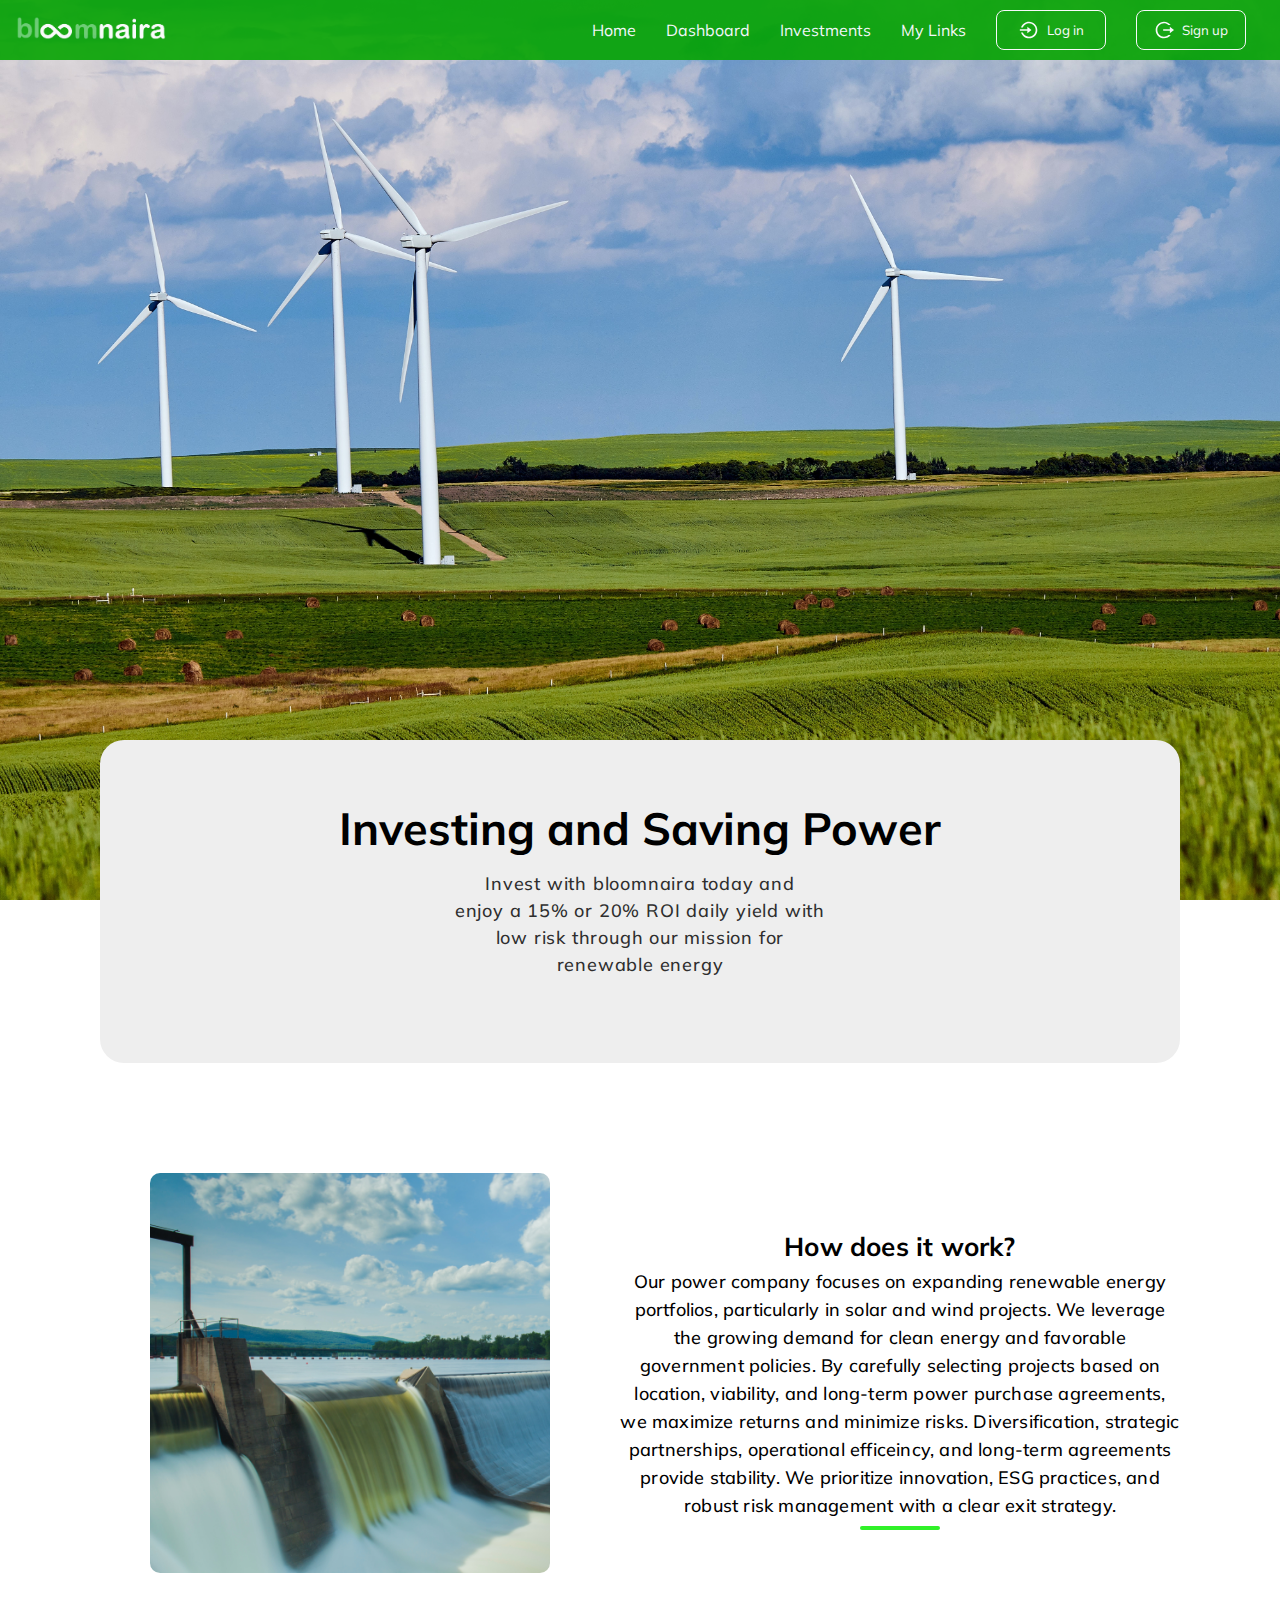
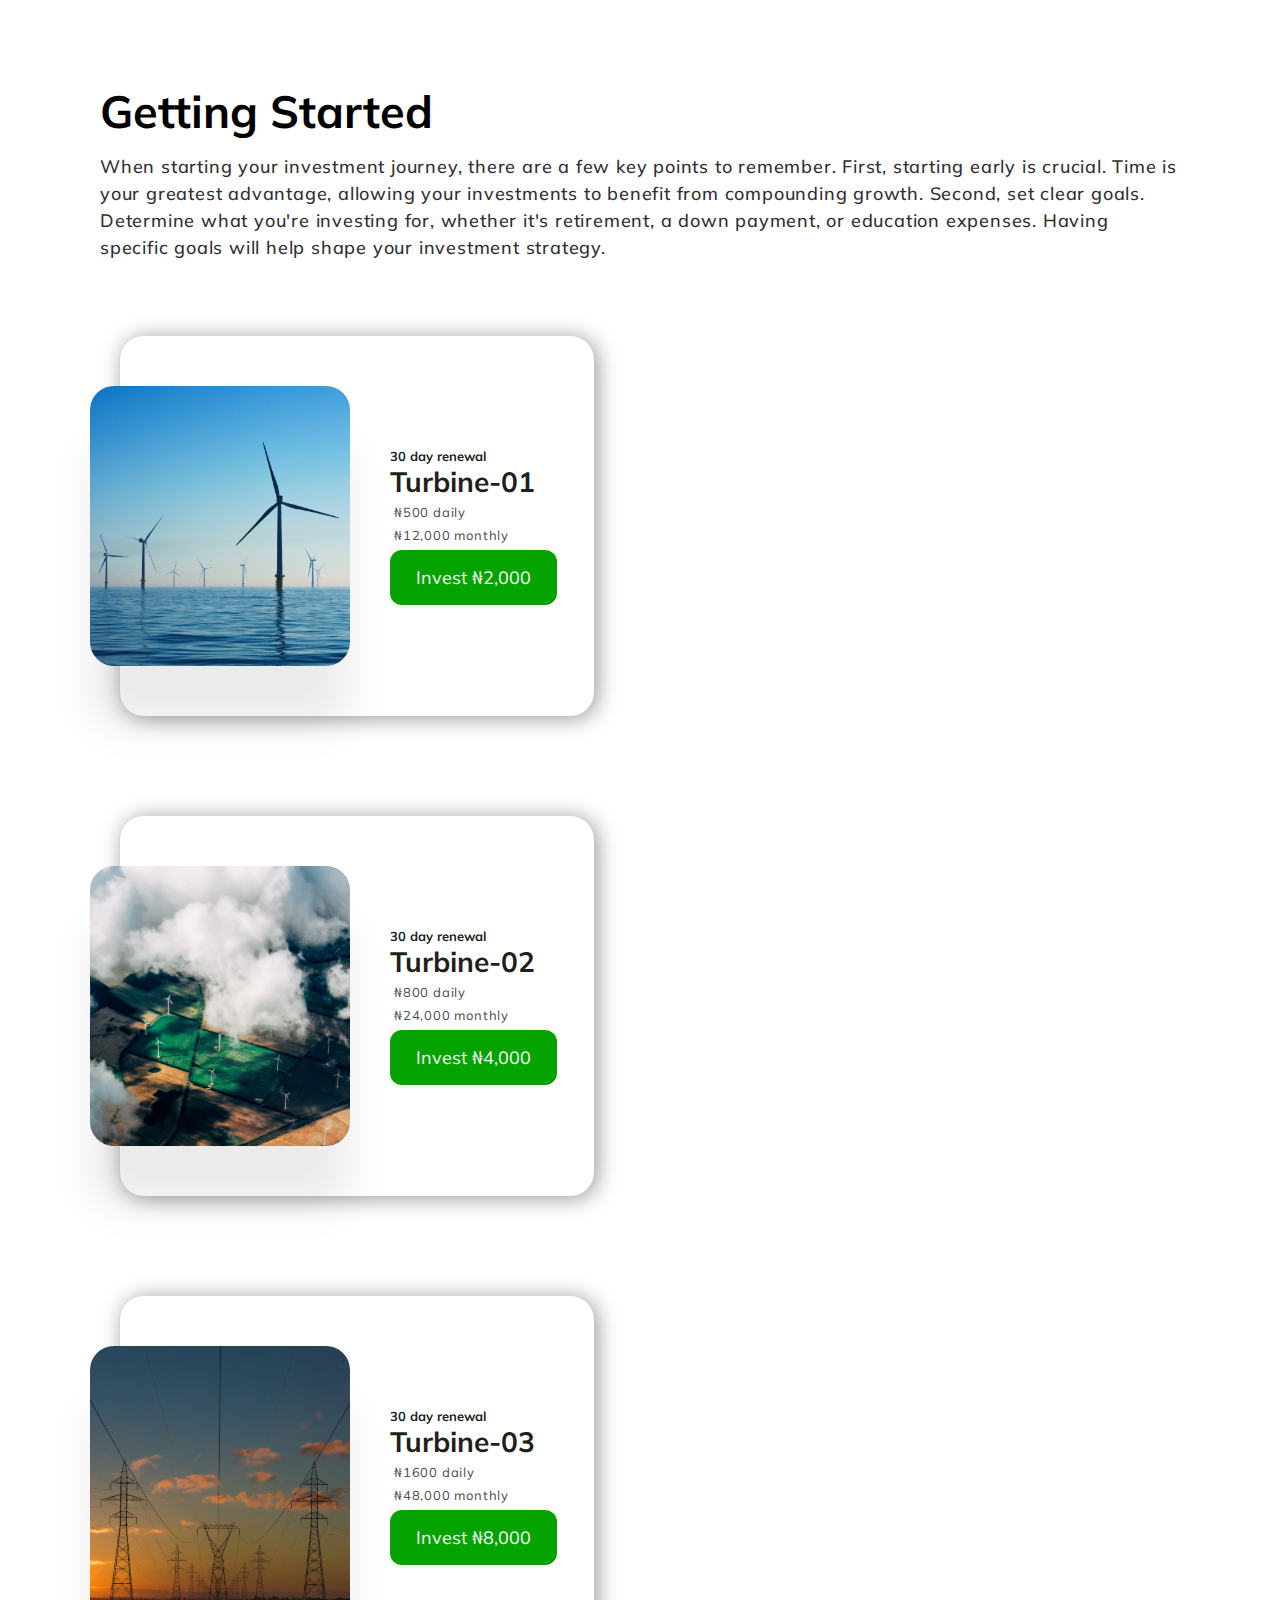
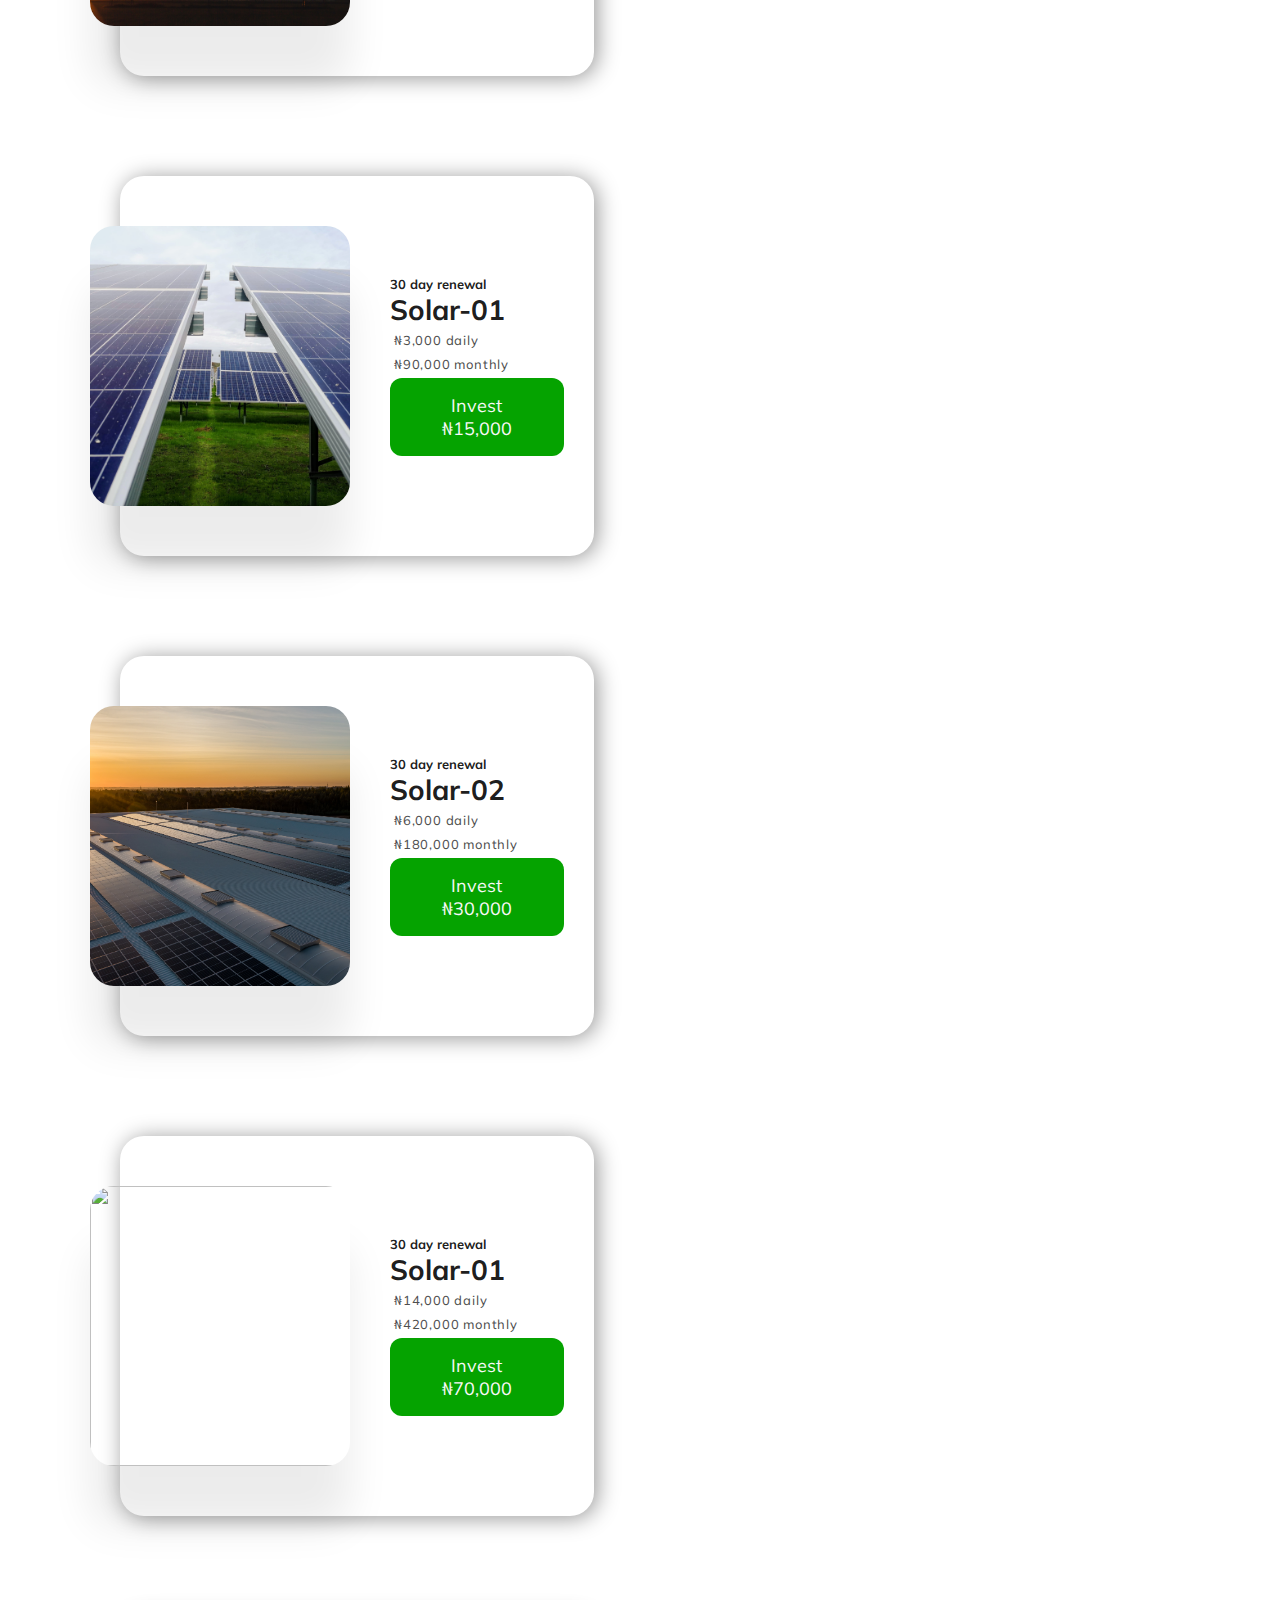
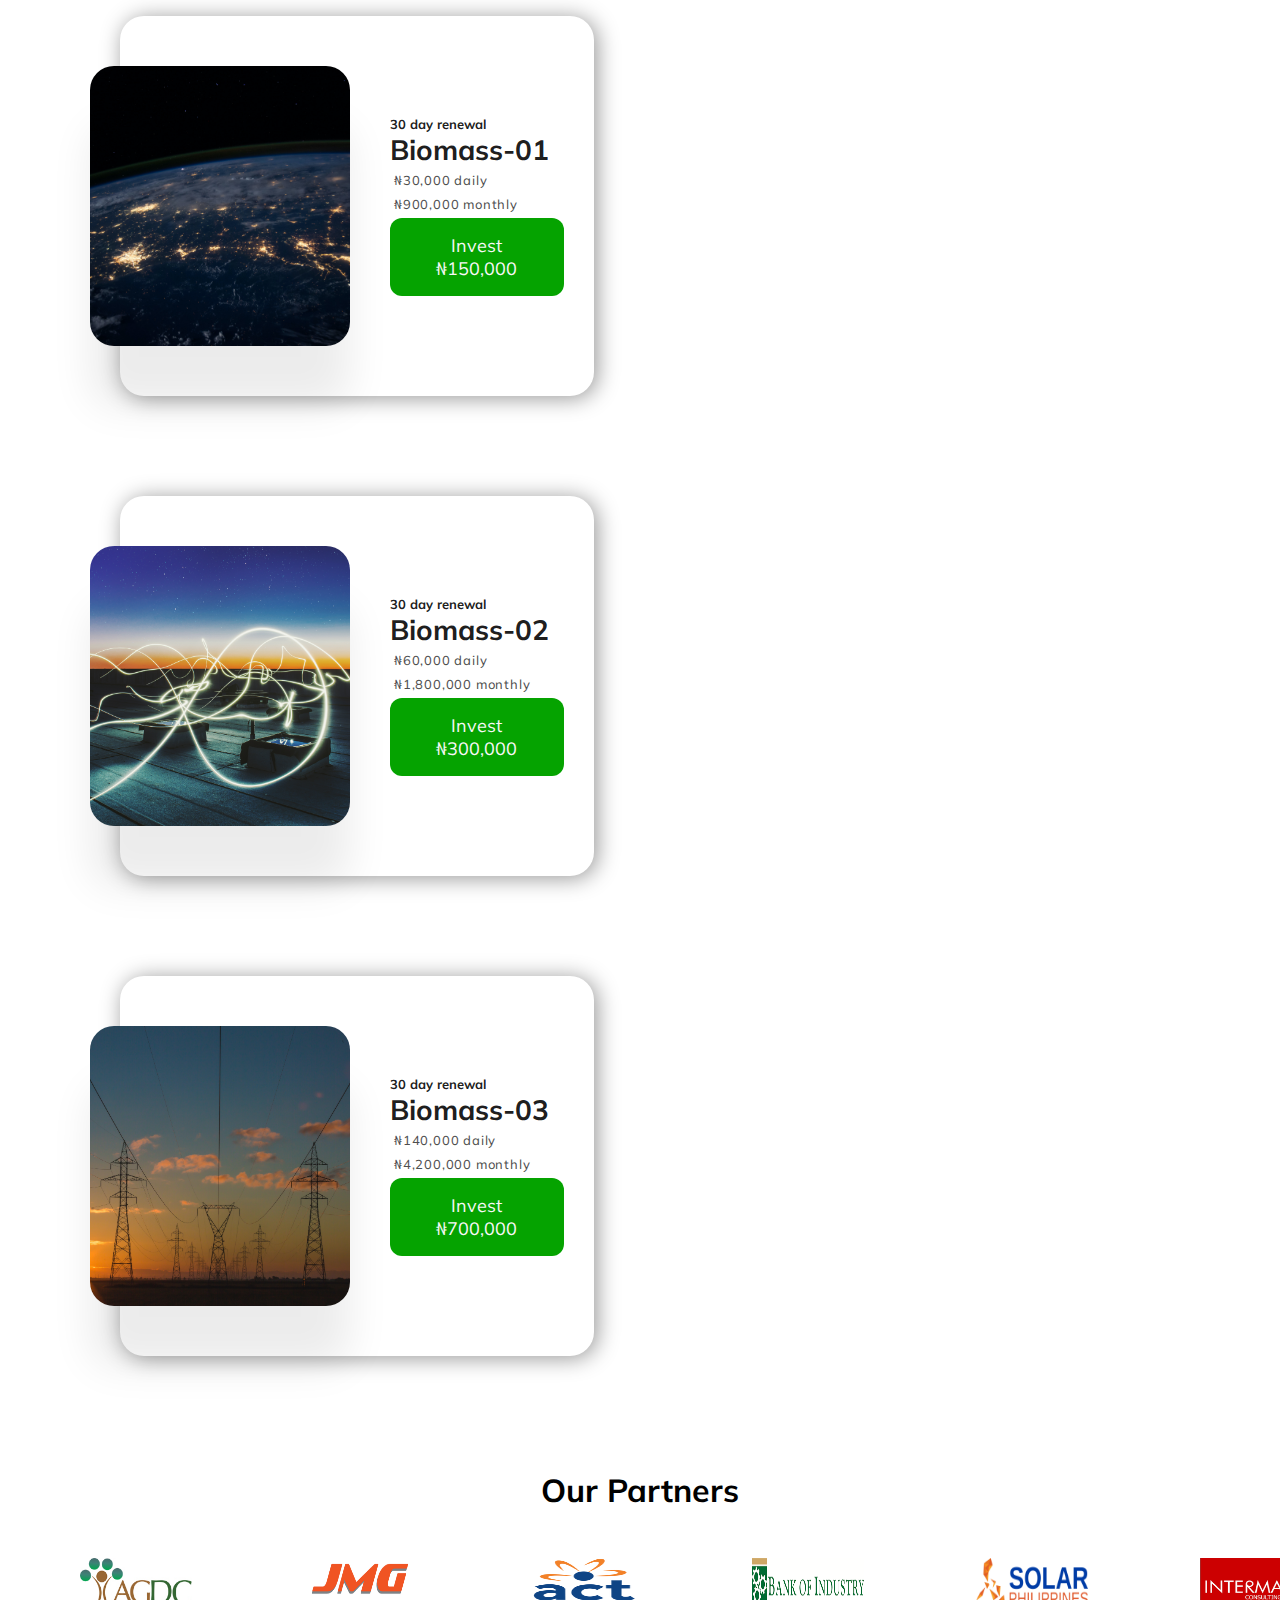
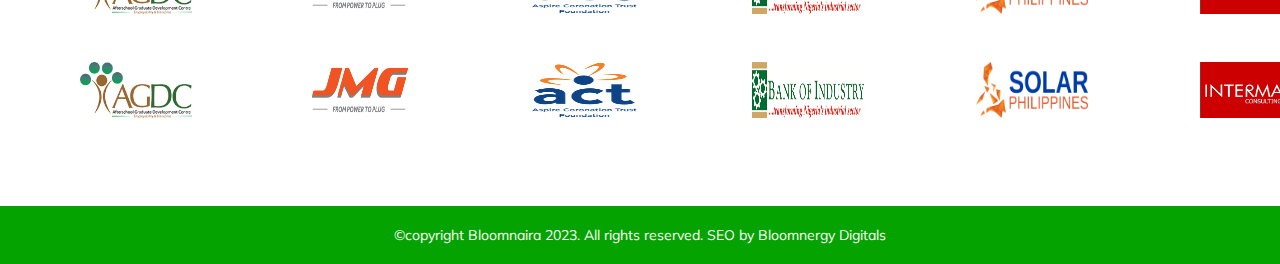
==== commit 5bbb17e0: "updated index.thml" ====
--- a/index.html
+++ b/index.html
@@ -12,7 +12,7 @@
         <span class="menu__wrapper">
             <span class="menu__bar">
                 <a href="index.html" title="Logo">
-                    <img src="images/Group 1.png" alt="Logo" class="logo" title="Logo" />
+                    <img src="/images/Group 1-.png" alt="Logo" class="logo" title="Logo" />
                 </a>
                 <img class="menu-icon" src="images/menu-4-fill.svg" title="Burger Menu" alt="Burger Menu" onclick="toggleMenu(this)" />
                 <menu class="navigation">
